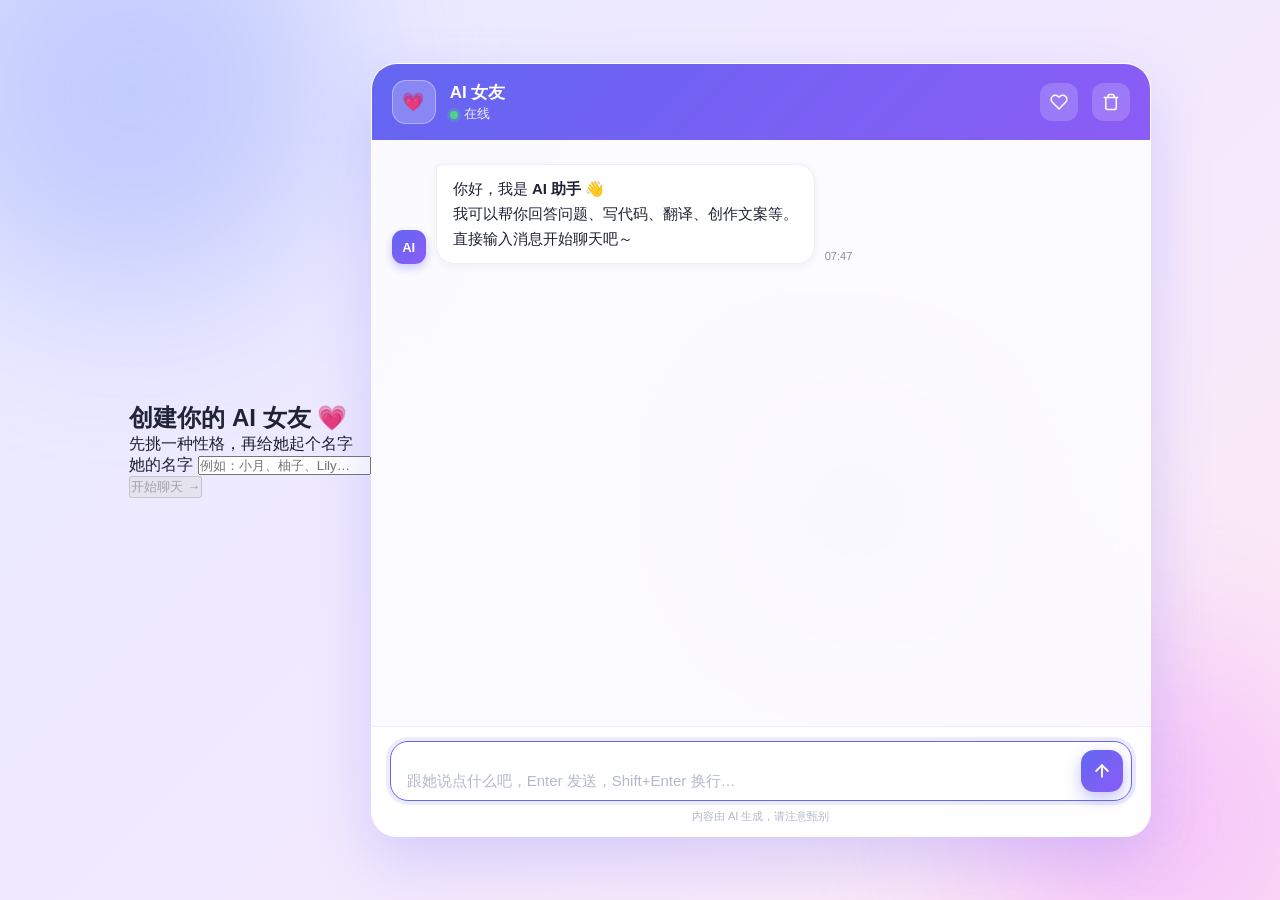
==== 26chat/static/index.html @ f8827bdd "vibecoing3_AI伴侣 对接GLM-5.3大模型，用Claudecode打造一个AI女友项目" ====
<!DOCTYPE html>
<html lang="zh-CN">
<head>
  <meta charset="UTF-8" />
  <meta name="viewport" content="width=device-width, initial-scale=1.0" />
  <title>AI 女友</title>
  <link rel="stylesheet" href="/static/style.css" />
  <link rel="icon" href="data:image/svg+xml,<svg xmlns='http://www.w3.org/2000/svg' viewBox='0 0 100 100'><text y='.9em' font-size='90'>💗</text></svg>" />
</head>
<body>
  <div class="bg-decor" aria-hidden="true">
    <span class="blob blob-1"></span>
    <span class="blob blob-2"></span>
    <span class="blob blob-3"></span>
  </div>

  <!-- 初始设定：选择性格 + 起名字 -->
  <section class="setup" id="setup">
    <div class="setup-card">
      <div class="setup-head">
        <h1>创建你的 AI 女友 💗</h1>
        <p>先挑一种性格，再给她起个名字</p>
      </div>
      <div class="personality-grid" id="personalityGrid"></div>
      <div class="name-row">
        <label for="nameInput">她的名字</label>
        <input id="nameInput" maxlength="16" placeholder="例如：小月、柚子、Lily…" autocomplete="off" />
      </div>
      <button class="start-btn" id="startBtn" disabled>开始聊天 →</button>
    </div>
  </section>

  <!-- 聊天界面 -->
  <div class="chat hidden" id="chat">
    <header class="chat-header">
      <div class="bot-avatar" id="botAvatar">💗</div>
      <div class="bot-meta">
        <h1 class="bot-name" id="botName">AI 女友</h1>
        <p class="bot-status"><span class="status-dot"></span><span id="botStatus">在线</span></p>
      </div>
      <button class="clear-btn" id="resetBtn" title="重新设定女友">
        <svg viewBox="0 0 24 24" width="18" height="18" fill="none" stroke="currentColor" stroke-width="2" stroke-linecap="round" stroke-linejoin="round">
          <path d="M20.84 4.61a5.5 5.5 0 0 0-7.78 0L12 5.67l-1.06-1.06a5.5 5.5 0 0 0-7.78 7.78l1.06 1.06L12 21.23l7.78-7.78 1.06-1.06a5.5 5.5 0 0 0 0-7.78z"></path>
        </svg>
      </button>
      <button class="clear-btn" id="clearBtn" title="清空对话">
        <svg viewBox="0 0 24 24" width="18" height="18" fill="none" stroke="currentColor" stroke-width="2" stroke-linecap="round" stroke-linejoin="round">
          <polyline points="3 6 5 6 21 6"></polyline>
          <path d="M19 6v14a2 2 0 0 1-2 2H7a2 2 0 0 1-2-2V6m3 0V4a2 2 0 0 1 2-2h4a2 2 0 0 1 2 2v2"></path>
        </svg>
      </button>
    </header>

    <main class="chat-body" id="chatBody"></main>

    <footer class="chat-footer">
      <div class="input-box">
        <textarea id="input" rows="1" placeholder="跟她说点什么吧，Enter 发送，Shift+Enter 换行…"></textarea>
        <button class="send-btn" id="sendBtn" title="发送">
          <svg viewBox="0 0 24 24" width="20" height="20" fill="none" stroke="currentColor" stroke-width="2.2" stroke-linecap="round" stroke-linejoin="round">
            <line x1="12" y1="19" x2="12" y2="5"></line>
            <polyline points="5 12 12 5 19 12"></polyline>
          </svg>
        </button>
      </div>
      <p class="footnote">内容由 AI 生成，请注意甄别</p>
    </footer>
  </div>

  <script src="/static/axios.min.js"></script>
  <script src="/static/script.js"></script>
</body>
</html>
---- static/style.css ----
:root {
  --primary: #6366f1;
  --primary-2: #8b5cf6;
  --accent-grad: linear-gradient(135deg, #6366f1 0%, #8b5cf6 100%);
  --text: #1e2233;
  --text-soft: #8a90a3;
  --line: #edeff6;
  --bubble-ai: #ffffff;
  --shadow-sm: 0 2px 8px rgba(30, 34, 51, 0.06);
  --shadow-lg: 0 24px 60px rgba(99, 102, 241, 0.22);
}

* { box-sizing: border-box; margin: 0; padding: 0; }

html, body { height: 100%; }

body {
  font-family: -apple-system, BlinkMacSystemFont, "Segoe UI", "PingFang SC",
    "Microsoft YaHei", "Hiragino Sans GB", sans-serif;
  color: var(--text);
  background: linear-gradient(135deg, #e7ebff 0%, #f1e9ff 50%, #ffe9f3 100%);
  display: flex;
  align-items: center;
  justify-content: center;
  padding: 24px;
  overflow: hidden;
  position: relative;
}

/* 背景装饰 */
.bg-decor { position: fixed; inset: 0; z-index: 0; pointer-events: none; filter: blur(80px); opacity: .55; }
.blob { position: absolute; border-radius: 50%; }
.blob-1 { width: 420px; height: 420px; background: #a5b4fc; top: -120px; left: -80px; }
.blob-2 { width: 360px; height: 360px; background: #f0abfc; bottom: -100px; right: -60px; }
.blob-3 { width: 300px; height: 300px; background: #c4b5fd; top: 40%; left: 55%; }

/* 主卡片 */
.chat {
  position: relative;
  z-index: 1;
  width: min(780px, 100%);
  height: min(86vh, 860px);
  min-height: 480px;
  background: rgba(255, 255, 255, 0.82);
  backdrop-filter: blur(24px);
  -webkit-backdrop-filter: blur(24px);
  border: 1px solid rgba(255, 255, 255, 0.7);
  border-radius: 26px;
  box-shadow: var(--shadow-lg);
  display: flex;
  flex-direction: column;
  overflow: hidden;
}

/* 头部 */
.chat-header {
  display: flex;
  align-items: center;
  gap: 14px;
  padding: 16px 20px;
  background: var(--accent-grad);
  color: #fff;
}
.bot-avatar {
  width: 44px; height: 44px; border-radius: 14px;
  display: grid; place-items: center;
  font-weight: 700; font-size: 18px; letter-spacing: .5px;
  background: rgba(255, 255, 255, 0.22);
  box-shadow: inset 0 0 0 1px rgba(255, 255, 255, .35);
}
.bot-meta { flex: 1; }
.bot-name { font-size: 17px; font-weight: 700; }
.bot-status { font-size: 12.5px; opacity: .9; display: flex; align-items: center; gap: 6px; margin-top: 2px; }
.status-dot { width: 8px; height: 8px; border-radius: 50%; background: #4ade80; box-shadow: 0 0 0 3px rgba(74, 222, 128, .25); }
.clear-btn {
  width: 38px; height: 38px; border-radius: 12px; border: none;
  background: rgba(255, 255, 255, .18); color: #fff; cursor: pointer;
  display: grid; place-items: center; transition: .2s;
}
.clear-btn:hover { background: rgba(255, 255, 255, .32); }

/* 消息区 */
.chat-body {
  flex: 1;
  overflow-y: auto;
  padding: 24px 20px;
  display: flex;
  flex-direction: column;
  gap: 18px;
  background: rgba(250, 250, 254, 0.4);
}
.chat-body::-webkit-scrollbar { width: 8px; }
.chat-body::-webkit-scrollbar-thumb { background: #d5d8ea; border-radius: 8px; }
.chat-body::-webkit-scrollbar-thumb:hover { background: #c2c6e2; }

.msg { display: flex; align-items: flex-end; gap: 10px; max-width: 82%; animation: rise .28s ease; }
.msg.ai { align-self: flex-start; }
.msg.user { align-self: flex-end; flex-direction: row-reverse; }

.avatar {
  width: 34px; height: 34px; border-radius: 11px; flex: none;
  display: grid; place-items: center;
  font-size: 13px; font-weight: 700; color: #fff;
  background: var(--accent-grad);
  box-shadow: 0 4px 10px rgba(99, 102, 241, .35);
}

.bubble {
  padding: 12px 16px;
  font-size: 15px;
  line-height: 1.65;
  word-break: break-word;
  white-space: pre-wrap;
}
.msg.ai .bubble {
  background: var(--bubble-ai);
  border: 1px solid var(--line);
  border-radius: 6px 18px 18px 18px;
  box-shadow: var(--shadow-sm);
  color: var(--text);
}
.msg.user .bubble {
  background: var(--bubble-user);
  color: #fff;
  border-radius: 18px 6px 18px 18px;
  box-shadow: 0 8px 20px rgba(99, 102, 241, .35);
}
:root { --bubble-user: linear-gradient(135deg, #6366f1, #8b5cf6); }

.time { font-size: 11px; color: var(--text-soft); margin-bottom: 2px; flex: none; }

/* 气泡内 Markdown 元素 */
.bubble h2, .bubble h3, .bubble h4 { margin: 10px 0 6px; line-height: 1.4; }
.bubble h2 { font-size: 17px; }
.bubble h3 { font-size: 16px; }
.bubble h4 { font-size: 15px; }
.bubble p { margin: 6px 0; }
.bubble ul, .bubble ol { margin: 6px 0 6px 20px; }
.bubble li { margin: 3px 0; }
.bubble code {
  font-family: "SFMono-Regular", Consolas, "Liberation Mono", Menlo, monospace;
  background: #eef0f8; color: #d946ef;
  padding: 2px 6px; border-radius: 6px; font-size: 13px;
}
.bubble pre {
  background: #1e1e2e; color: #e5e7f0;
  padding: 14px 16px; border-radius: 12px;
  overflow-x: auto; margin: 10px 0;
}
.bubble pre code { background: none; color: inherit; padding: 0; font-size: 13px; }
.bubble strong { font-weight: 700; }

/* 输入区 */
.chat-footer {
  padding: 14px 18px 12px;
  border-top: 1px solid var(--line);
  background: rgba(255, 255, 255, .85);
}
.input-box {
  display: flex; align-items: flex-end; gap: 10px;
  background: #fff;
  border: 1.5px solid #e6e8f2;
  border-radius: 18px;
  padding: 8px 8px 8px 16px;
  transition: border-color .2s, box-shadow .2s;
}
.input-box:focus-within {
  border-color: var(--primary);
  box-shadow: 0 0 0 4px rgba(99, 102, 241, .12);
}
#input {
  flex: 1; border: none; outline: none; resize: none;
  font-size: 15px; line-height: 1.5; color: var(--text);
  max-height: 160px; background: transparent; font-family: inherit;
}
#input::placeholder { color: #b3b8cc; }
.send-btn {
  width: 42px; height: 42px; flex: none;
  border: none; border-radius: 13px; cursor: pointer;
  background: var(--accent-grad); color: #fff;
  display: grid; place-items: center;
  transition: transform .15s, box-shadow .2s, opacity .2s;
  box-shadow: 0 6px 16px rgba(99, 102, 241, .4);
}
.send-btn:hover { transform: translateY(-1px); box-shadow: 0 10px 20px rgba(99, 102, 241, .5); }
.send-btn:active { transform: translateY(0) scale(.96); }
.send-btn:disabled { opacity: .5; cursor: not-allowed; transform: none; }
.footnote { text-align: center; font-size: 11px; color: #b3b8cc; margin-top: 8px; }

/* 打字指示器 */
.typing .bubble { display: flex; align-items: center; gap: 5px; padding: 14px 16px; }
.typing .dot {
  width: 7px; height: 7px; border-radius: 50%;
  background: #b6b9d4; animation: blink 1.4s infinite both;
}
.typing .dot:nth-child(2) { animation-delay: .2s; }
.typing .dot:nth-child(3) { animation-delay: .4s; }

@keyframes blink {
  0%, 80%, 100% { opacity: .25; transform: translateY(0); }
  40% { opacity: 1; transform: translateY(-3px); }
}
@keyframes rise {
  from { opacity: 0; transform: translateY(10px); }
  to { opacity: 1; transform: translateY(0); }
}

/* 响应式 */
@media (max-width: 560px) {
  body { padding: 0; }
  .chat { height: 100dvh; width: 100%; border-radius: 0; min-height: 0; }
  .msg { max-width: 92%; }
  .chat-body { padding: 18px 14px; }
}
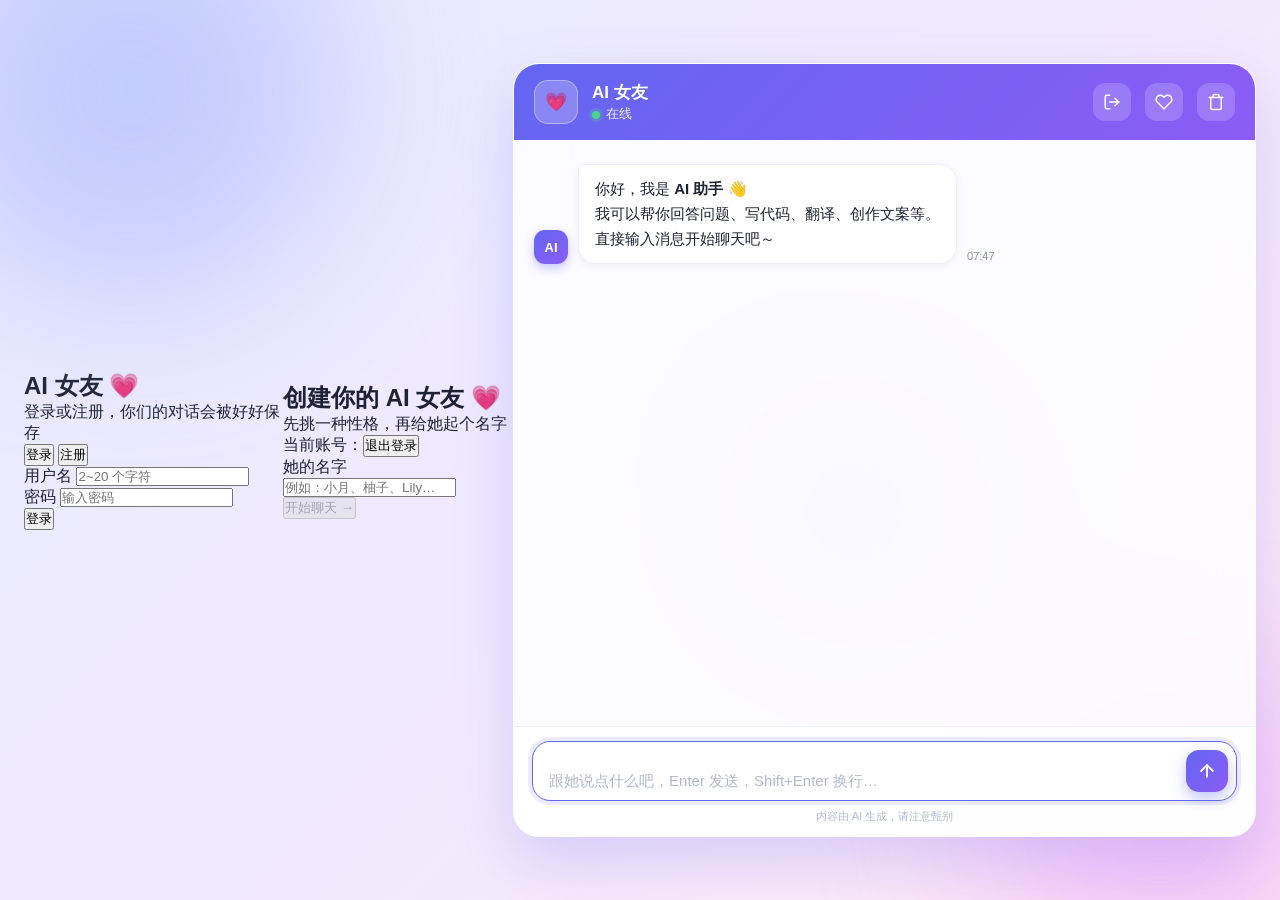
==== commit defb7276: "6_添加注册登录地功能数据持久化 6_添加注册登录地功能数据持久化" ====
--- a/26chat/static/index.html
+++ b/26chat/static/index.html
@@ -14,12 +14,39 @@
     <span class="blob blob-3"></span>
   </div>
 
+  <!-- 登录 / 注册 -->
+  <section class="auth" id="auth">
+    <div class="auth-card">
+      <div class="auth-head">
+        <h1>AI 女友 💗</h1>
+        <p>登录或注册，你们的对话会被好好保存</p>
+      </div>
+      <div class="auth-tabs">
+        <button class="auth-tab active" id="tabLogin" type="button">登录</button>
+        <button class="auth-tab" id="tabRegister" type="button">注册</button>
+      </div>
+      <form class="auth-form" id="authForm">
+        <div class="auth-field">
+          <label for="authUsername">用户名</label>
+          <input id="authUsername" maxlength="20" placeholder="2~20 个字符" autocomplete="username" />
+        </div>
+        <div class="auth-field">
+          <label for="authPassword">密码</label>
+          <input id="authPassword" type="password" maxlength="64" placeholder="输入密码" autocomplete="current-password" />
+        </div>
+        <p class="auth-error hidden" id="authError"></p>
+        <button class="start-btn" id="authSubmit" type="submit">登录</button>
+      </form>
+    </div>
+  </section>
+
   <!-- 初始设定：选择性格 + 起名字 -->
-  <section class="setup" id="setup">
+  <section class="setup hidden" id="setup">
     <div class="setup-card">
       <div class="setup-head">
         <h1>创建你的 AI 女友 💗</h1>
         <p>先挑一种性格，再给她起个名字</p>
+        <p class="setup-user">当前账号：<b id="setupUser"></b><button class="link-btn" id="setupLogout" type="button">退出登录</button></p>
       </div>
       <div class="personality-grid" id="personalityGrid"></div>
       <div class="name-row">
@@ -38,6 +65,13 @@
         <h1 class="bot-name" id="botName">AI 女友</h1>
         <p class="bot-status"><span class="status-dot"></span><span id="botStatus">在线</span></p>
       </div>
+      <button class="clear-btn" id="logoutBtn" title="退出登录">
+        <svg viewBox="0 0 24 24" width="18" height="18" fill="none" stroke="currentColor" stroke-width="2" stroke-linecap="round" stroke-linejoin="round">
+          <path d="M9 21H5a2 2 0 0 1-2-2V5a2 2 0 0 1 2-2h4"></path>
+          <polyline points="16 17 21 12 16 7"></polyline>
+          <line x1="21" y1="12" x2="9" y2="12"></line>
+        </svg>
+      </button>
       <button class="clear-btn" id="resetBtn" title="重新设定女友">
         <svg viewBox="0 0 24 24" width="18" height="18" fill="none" stroke="currentColor" stroke-width="2" stroke-linecap="round" stroke-linejoin="round">
           <path d="M20.84 4.61a5.5 5.5 0 0 0-7.78 0L12 5.67l-1.06-1.06a5.5 5.5 0 0 0-7.78 7.78l1.06 1.06L12 21.23l7.78-7.78 1.06-1.06a5.5 5.5 0 0 0 0-7.78z"></path>
